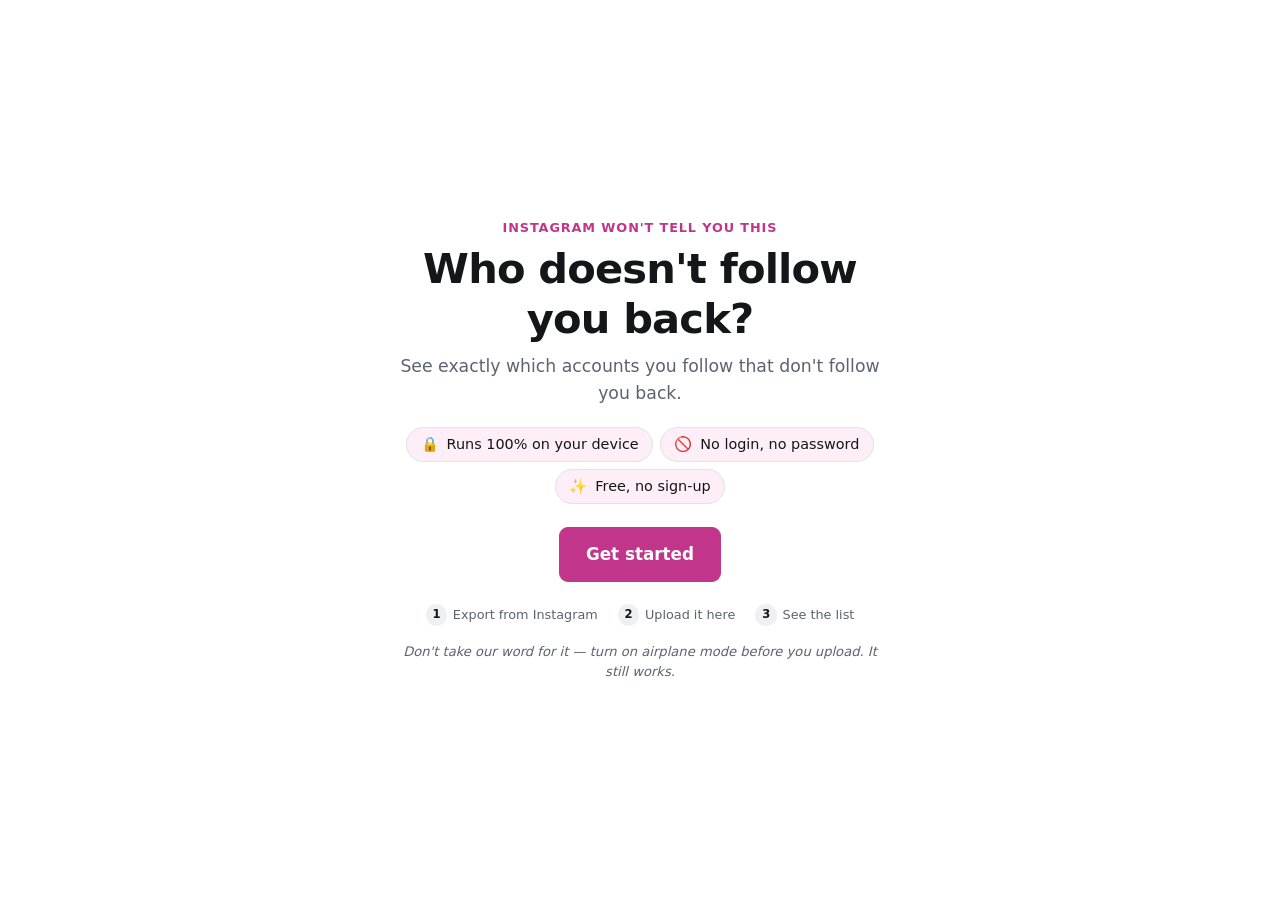
==== index.html @ 294eb8ca "Minor" ====
<!doctype html>
<html lang="en">
<head>
<meta charset="utf-8">
<meta name="viewport" content="width=device-width, initial-scale=1, viewport-fit=cover">

<!--
  This policy is the privacy promise, enforced by the browser rather than
  asserted in a paragraph nobody reads.

  `connect-src 'none'` means this page cannot make a fetch, XHR, WebSocket or
  beacon request to anywhere - not to us, not to anyone. Even if a bug or a
  malicious contribution tried to upload your data, the browser would refuse.
  Everything loads from 'self', so there is no third-party code either.
-->
<meta http-equiv="Content-Security-Policy" content="
  default-src 'none';
  script-src 'self';
  style-src 'self';
  img-src 'self' data:;
  font-src 'self';
  connect-src 'none';
  form-action 'none';
  base-uri 'none'">

<meta name="referrer" content="no-referrer">
<title>Who doesn't follow you back on Instagram</title>
<meta name="description" content="Find out who you follow on Instagram that doesn't follow you back. Runs entirely in your browser - no login, no upload, no sign-up.">
<meta name="color-scheme" content="light dark">
<link rel="icon" href="data:image/svg+xml,%3Csvg xmlns='http://www.w3.org/2000/svg' viewBox='0 0 100 100'%3E%3Ctext y='.9em' font-size='90'%3E%F0%9F%91%80%3C/text%3E%3C/svg%3E">
<link rel="stylesheet" href="assets/css/style.css">
</head>
<body>

<a class="skip-link" href="#main">Skip to content</a>

<main id="main">

  <!-- ==================== Screen 0: landing ==================== -->
  <section class="screen screen--hero" data-screen="home" aria-labelledby="hero-title">
    <div class="hero">
      <p class="hero__eyebrow">Instagram won't tell you this</p>
      <h1 class="hero__title" id="hero-title">Who doesn't follow you back?</h1>
      <p class="hero__lede">
        See exactly which accounts you follow that don't follow you back.
      </p>

      <ul class="badges" aria-label="Why this is safe">
        <li class="badge"><span aria-hidden="true">🔒</span> Runs 100% on your device</li>
        <li class="badge"><span aria-hidden="true">🚫</span> No login, no password</li>
        <li class="badge"><span aria-hidden="true">✨</span> Free, no sign-up</li>
      </ul>

      <button class="btn btn--primary btn--lg" type="button" data-go="how">
        Get started
      </button>

      <ol class="how-strip" aria-label="How it works">
        <li><span class="how-strip__num">1</span> Export from Instagram</li>
        <li><span class="how-strip__num">2</span> Upload it here</li>
        <li><span class="how-strip__num">3</span> See the list</li>
      </ol>

      <p class="hero__proof">
        Don't take our word for it — turn on airplane mode before you upload.
        It still works.
      </p>
    </div>
  </section>

  <!-- ==================== Screen 1: get the file ==================== -->
  <section class="screen" data-screen="how" aria-labelledby="how-title" hidden>
    <header class="topbar">
      <button class="btn btn--ghost btn--back" type="button" data-go="home" aria-label="Back">←</button>
      <p class="topbar__step">Step 1 of 2</p>
    </header>

    <div class="wrap">
      <h2 id="how-title">Get your file from Instagram</h2>
      <p class="muted">
        Instagram lets you download your own data. It's free and takes a couple
        of minutes to request.
      </p>

      <div class="device-toggle" role="tablist" aria-label="Choose your device">
        <button class="device-toggle__btn" role="tab" type="button" data-device="android">Android</button>
        <button class="device-toggle__btn" role="tab" type="button" data-device="ios">iPhone</button>
        <button class="device-toggle__btn" role="tab" type="button" data-device="desktop">Computer</button>
      </div>

      <div id="steps-content" class="steps-content" role="tabpanel" aria-label="Export steps"></div>

      <button class="btn btn--primary btn--lg btn--block" type="button" data-go="upload">
        I have my file
      </button>
    </div>
  </section>

  <!-- ==================== Screen 2: upload ==================== -->
  <section class="screen" data-screen="upload" aria-labelledby="upload-title" hidden>
    <header class="topbar">
      <button class="btn btn--ghost btn--back" type="button" data-go="how" aria-label="Back">←</button>
      <p class="topbar__step">Step 2 of 2</p>
    </header>

    <div class="wrap">
      <h2 id="upload-title">Upload your export</h2>

      <p class="privacy-bar">
        <span aria-hidden="true">🔒</span>
        Your file is read inside this browser tab. Nothing is sent anywhere.
      </p>

      <div class="dropzone" id="dropzone">
        <p class="dropzone__icon" aria-hidden="true">📂</p>
        <p class="dropzone__title">Choose your file</p>
        <p class="dropzone__hint">
          The <code>.zip</code> from Instagram — or the <code>.json</code>
          / <code>.html</code> files inside it
        </p>
        <button class="btn btn--primary" type="button" id="pick-file">Choose file</button>
        <button class="btn btn--ghost" type="button" id="pick-folder" hidden>Choose folder instead</button>
      </div>

      <input type="file" id="file-input" accept=".zip,.json,.html,.htm,application/zip,application/json,text/html" multiple hidden>
      <input type="file" id="folder-input" webkitdirectory directory multiple hidden>

      <div id="upload-status" class="status" role="status" aria-live="polite"></div>

      <details class="faq">
        <summary>How do I know nothing is uploaded?</summary>
        <p>
          This page sets a Content Security Policy of
          <code>connect-src 'none'</code>, which tells your browser to block
          every outgoing network request from this page. It isn't a setting we
          can quietly turn off at runtime — your browser enforces it. The whole
          source is public, so you can read it yourself.
        </p>
        <p>
          The simplest proof: disconnect from the internet, then upload your
          file. Everything still works.
        </p>
      </details>
    </div>
  </section>

  <!-- ==================== Screen 3: results ==================== -->
  <section class="screen" data-screen="results" aria-labelledby="results-title" hidden>
    <header class="topbar">
      <button class="btn btn--ghost btn--back" type="button" data-go="upload" aria-label="Back">←</button>
      <p class="topbar__step">Your results</p>
      <button class="btn btn--ghost btn--small" type="button" id="start-over">Start over</button>
    </header>

    <div class="wrap">
      <h2 id="results-title" class="visually-hidden">Your results</h2>

      <div id="notices" class="notices"></div>

      <div class="summary" id="summary"></div>
      <p class="count-note" id="count-note"></p>

      <div class="tabs" role="group" aria-label="Result views" id="tabs"></div>

      <div class="controls">
        <input type="search" id="search" class="input" placeholder="Search username" aria-label="Search username" autocomplete="off">
        <select id="sort" class="input input--select" aria-label="Sort by">
          <option value="username">A–Z</option>
          <option value="newest">Newest first</option>
          <option value="oldest">Oldest first</option>
        </select>
      </div>

      <div class="list-actions">
        <button class="btn btn--ghost btn--small" type="button" id="copy-usernames">Copy usernames</button>
        <button class="btn btn--ghost btn--small" type="button" id="download-csv">Download CSV</button>
        <button class="btn btn--ghost btn--small btn--danger" type="button" id="clear-data">Clear saved progress</button>
      </div>

      <p class="list-meta" id="list-meta" role="status" aria-live="polite"></p>
      <ul class="accounts" id="accounts" aria-live="polite"></ul>
      <div id="sentinel" class="sentinel" aria-hidden="true"></div>
    </div>
  </section>

</main>

<!--
  The following-count explainer. This used to be a paragraph under the stats,
  where it cost five lines of the results screen to answer a question most
  people only ask once. It now lives behind the "i" on the Following tile, and
  it asks for the number on the user's profile so the answer can be exact
  ("14 of these are deleted") instead of general ("some of these may be").
-->
<dialog class="sheet" id="count-dialog" aria-labelledby="count-dialog-title">
  <div class="sheet__head">
    <h2 class="sheet__title" id="count-dialog-title">About your following count</h2>
    <button class="btn btn--ghost sheet__close" type="button" id="count-close" aria-label="Close">✕</button>
  </div>

  <div class="sheet__panel" data-panel="intro">
    <p class="sheet__counts" id="count-dialog-counts"></p>
    <p>
      Profile page on Instagram may show a lower following number. The export from Instagram keeps listing
      accounts that have been deleted or deactivated, but Instagram dose not include those in a count on your profile page. They can't follow you back, so they sit in
      <b>Doesn't follow back</b>. Opening one shows “Sorry, this page isn't available”.
    </p>
    <p class="sheet__question" id="count-question"></p>
    <div class="sheet__actions">
      <button class="btn btn--primary" type="button" id="count-differs">Yes, it's different</button>
      <button class="btn btn--ghost" type="button" id="count-matches">No, they match</button>
    </div>
  </div>

  <div class="sheet__panel" data-panel="ask" hidden>
    <p>
      <label for="count-input">What following number does your profile show?</label>
    </p>
    <p class="muted sheet__hint">
      Open your Instagram profile and read the number under “Following”.
    </p>
    <input class="input" type="number" id="count-input" inputmode="numeric"
           min="0" step="1" autocomplete="off" placeholder="e.g. 518">
    <p class="sheet__error" id="count-error" role="alert"></p>
    <div class="sheet__actions">
      <button class="btn btn--primary" type="button" id="count-save">Work it out</button>
      <button class="btn btn--ghost" type="button" id="count-back">Back</button>
    </div>
  </div>

  <div class="sheet__panel" data-panel="result" hidden>
    <p id="count-result"></p>
    <div class="sheet__actions">
      <button class="btn btn--primary" type="button" id="count-show-list">Show that list</button>
      <button class="btn btn--ghost" type="button" id="count-redo">Change the number</button>
    </div>
  </div>
</dialog>

<footer class="footer">
  <p>
    Not affiliated with Instagram or Meta.
    Your data never leaves your device.
  </p>
</footer>

<script type="module" src="assets/js/main.js"></script>
</body>
</html>
---- assets/css/style.css ----
/* ---------------------------------------------------------------
   Design tokens. Light is the base; dark overrides only the colours
   so there is exactly one place each value is defined.
   --------------------------------------------------------------- */
:root {
  --bg: #ffffff;
  --bg-raised: #f6f7f9;
  --bg-sunken: #eef0f4;
  --text: #14161a;
  --text-muted: #5c6370;
  --border: #dfe3ea;
  --accent: #c1358a;
  --accent-strong: #9e2570;
  --accent-contrast: #ffffff;
  --accent-soft: #fdeef7;
  --danger: #b3261e;
  --ok: #1a7f4b;
  --warn-bg: #fff6e5;
  --warn-border: #f0c66b;
  --warn-text: #6b4a05;

  --radius: 14px;
  --radius-sm: 9px;
  --tap: 44px; /* minimum comfortable touch target */
  --wrap: 640px;
  --shadow: 0 1px 2px rgba(20, 22, 26, .06), 0 8px 24px rgba(20, 22, 26, .06);
}

@media (prefers-color-scheme: dark) {
  :root {
    --bg: #101216;
    --bg-raised: #191c22;
    --bg-sunken: #21252d;
    --text: #f2f4f7;
    --text-muted: #a2abba;
    --border: #2c313b;
    --accent: #f083c0;
    --accent-strong: #f7a8d4;
    --accent-contrast: #1a0d15;
    --accent-soft: #2a1a24;
    --danger: #f2938c;
    --ok: #6edaa2;
    --warn-bg: #2e2411;
    --warn-border: #6b551f;
    --warn-text: #f2d69a;
    --shadow: 0 1px 2px rgba(0, 0, 0, .4), 0 8px 24px rgba(0, 0, 0, .35);
  }
}

*, *::before, *::after { box-sizing: border-box; }

html { -webkit-text-size-adjust: 100%; }

body {
  margin: 0;
  font-family: system-ui, -apple-system, "Segoe UI", Roboto, sans-serif;
  font-size: 16px;
  line-height: 1.55;
  color: var(--text);
  background: var(--bg);
  overflow-wrap: break-word;
}

h1, h2, h3 { line-height: 1.2; margin: 0 0 .5rem; }
p { margin: 0 0 1rem; }
code {
  font-family: ui-monospace, SFMono-Regular, Menlo, monospace;
  font-size: .88em;
  background: var(--bg-sunken);
  padding: .1em .35em;
  border-radius: 5px;
}

.visually-hidden {
  position: absolute; width: 1px; height: 1px;
  padding: 0; margin: -1px; overflow: hidden;
  clip: rect(0 0 0 0); white-space: nowrap; border: 0;
}

.skip-link {
  position: absolute; left: -9999px; top: 0;
  background: var(--accent); color: var(--accent-contrast);
  padding: .6rem 1rem; z-index: 10;
}
.skip-link:focus { left: 0; }

:focus-visible {
  outline: 3px solid var(--accent);
  outline-offset: 2px;
  border-radius: 4px;
}

/* Headings are focused programmatically on screen change so assistive tech
   announces the new screen. They aren't interactive, so no ring. */
h1[tabindex="-1"]:focus,
h2[tabindex="-1"]:focus,
h1[tabindex="-1"]:focus-visible,
h2[tabindex="-1"]:focus-visible { outline: none; }

/* ---------------------------------------------------------------
   Screens
   --------------------------------------------------------------- */
.screen[hidden] { display: none; }

.wrap {
  max-width: var(--wrap);
  margin: 0 auto;
  padding: 0 clamp(1rem, 4vw, 1.5rem) 3rem;
}

/* The landing screen is sized to fit one viewport without scrolling.
   `dvh` rather than `vh` so the mobile browser's collapsing address bar
   doesn't push content out of view. On very short or landscape screens it
   degrades to scrolling rather than clipping anything. */
.screen--hero {
  min-height: 100dvh;
  display: flex;
  align-items: center;
  justify-content: center;
  padding: max(1rem, env(safe-area-inset-top))
           clamp(1rem, 5vw, 1.5rem)
           max(1rem, env(safe-area-inset-bottom));
}

.hero {
  max-width: 30rem;
  width: 100%;
  text-align: center;
}

.hero__eyebrow {
  margin: 0 0 .4rem;
  font-size: .8rem;
  font-weight: 600;
  letter-spacing: .07em;
  text-transform: uppercase;
  color: var(--accent);
}

.hero__title {
  font-size: clamp(1.8rem, 8vw, 2.6rem);
  letter-spacing: -.02em;
  margin-bottom: .6rem;
}

.hero__lede {
  font-size: clamp(.98rem, 3.6vw, 1.08rem);
  color: var(--text-muted);
  margin-bottom: 1.25rem;
}

.badges {
  list-style: none;
  margin: 0 0 1.4rem;
  padding: 0;
  display: flex;
  flex-direction: column;
  gap: .4rem;
  align-items: center;
}

.badge {
  display: inline-flex;
  align-items: center;
  gap: .5rem;
  font-size: .9rem;
  font-weight: 500;
  background: var(--accent-soft);
  border: 1px solid var(--border);
  border-radius: 999px;
  padding: .35rem .85rem;
}

.how-strip {
  list-style: none;
  display: flex;
  justify-content: center;
  gap: clamp(.5rem, 3vw, 1.25rem);
  margin: 1.4rem 0 1rem;
  padding: 0;
  font-size: .8rem;
  color: var(--text-muted);
}
.how-strip li { display: flex; align-items: center; gap: .35rem; }
.how-strip__num {
  display: grid;
  place-items: center;
  width: 1.35rem; height: 1.35rem;
  border-radius: 50%;
  background: var(--bg-sunken);
  font-weight: 700;
  font-size: .72rem;
  color: var(--text);
}

.hero__proof {
  font-size: .82rem;
  color: var(--text-muted);
  margin: 0;
  font-style: italic;
}

/* ---------------------------------------------------------------
   Top bar
   --------------------------------------------------------------- */
.topbar {
  position: sticky;
  top: 0;
  z-index: 5;
  display: flex;
  align-items: center;
  gap: .5rem;
  padding: max(.5rem, env(safe-area-inset-top)) clamp(.5rem, 3vw, 1rem) .5rem;
  background: color-mix(in srgb, var(--bg) 88%, transparent);
  backdrop-filter: blur(8px);
  border-bottom: 1px solid var(--border);
}
.topbar__step {
  margin: 0;
  font-size: .85rem;
  font-weight: 600;
  color: var(--text-muted);
}
.topbar #start-over { margin-left: auto; }

/* ---------------------------------------------------------------
   Buttons and inputs
   --------------------------------------------------------------- */
.btn {
  font: inherit;
  font-weight: 600;
  border-radius: var(--radius-sm);
  border: 1px solid transparent;
  padding: .6rem 1rem;
  min-height: var(--tap);
  cursor: pointer;
  background: var(--bg-raised);
  color: var(--text);
  transition: filter .15s ease, background-color .15s ease;
}
.btn:hover { filter: brightness(.97); }
@media (prefers-color-scheme: dark) { .btn:hover { filter: brightness(1.15); } }
.btn:active { transform: translateY(1px); }

.btn--primary {
  background: var(--accent);
  color: var(--accent-contrast);
  border-color: var(--accent);
}
.btn--ghost { background: transparent; border-color: var(--border); }
.btn--danger { color: var(--danger); }
.btn--lg { font-size: 1.05rem; padding: .85rem 1.6rem; min-height: 52px; }
.btn--block { width: 100%; }
.btn--small { min-height: 38px; padding: .35rem .7rem; font-size: .85rem; }
.btn--back {
  min-width: var(--tap);
  padding: .4rem .7rem;
  font-size: 1.2rem;
  line-height: 1;
  border-color: transparent;
}

.input {
  font: inherit;
  width: 100%;
  padding: .6rem .75rem;
  min-height: var(--tap);
  border: 1px solid var(--border);
  border-radius: var(--radius-sm);
  background: var(--bg);
  color: var(--text);
}
.input--select { width: auto; flex: 0 0 auto; }

/* ---------------------------------------------------------------
   Instructions
   --------------------------------------------------------------- */
.device-toggle {
  display: flex;
  gap: .25rem;
  background: var(--bg-sunken);
  padding: .25rem;
  border-radius: var(--radius);
  margin: 1rem 0 1.25rem;
}
.device-toggle__btn {
  flex: 1;
  font: inherit;
  font-weight: 600;
  font-size: .92rem;
  min-height: var(--tap);
  border: 0;
  border-radius: var(--radius-sm);
  background: transparent;
  color: var(--text-muted);
  cursor: pointer;
}
.device-toggle__btn[aria-selected="true"] {
  background: var(--bg);
  color: var(--text);
  box-shadow: var(--shadow);
}

.steps { margin: 0 0 1.5rem; padding-left: 1.4rem; }
.steps li { margin-bottom: .7rem; }
.steps b { font-weight: 650; }

.steps-group__title {
  font-size: .78rem;
  font-weight: 700;
  letter-spacing: .07em;
  text-transform: uppercase;
  color: var(--text-muted);
  margin: 1.5rem 0 .6rem;
}

.callout {
  background: var(--warn-bg);
  border: 1px solid var(--warn-border);
  color: var(--warn-text);
  border-radius: var(--radius);
  padding: .8rem 1rem;
  margin: .6rem 0 1rem;
  font-size: .9rem;
}
.callout p:last-child { margin-bottom: 0; }
.callout__title { font-weight: 700; margin-bottom: .25rem; }

.link-btn {
  display: inline-flex;
  align-items: center;
  gap: .4rem;
  margin-bottom: 1.25rem;
  text-decoration: none;
}

/* ---------------------------------------------------------------
   Upload
   --------------------------------------------------------------- */
.privacy-bar {
  display: flex;
  align-items: center;
  gap: .5rem;
  background: var(--accent-soft);
  border: 1px solid var(--border);
  border-radius: var(--radius);
  padding: .7rem .9rem;
  font-size: .9rem;
  font-weight: 500;
}

.dropzone {
  border: 2px dashed var(--border);
  border-radius: var(--radius);
  background: var(--bg-raised);
  padding: 2rem 1.25rem;
  text-align: center;
  transition: border-color .15s ease, background-color .15s ease;
}
.dropzone.is-dragover {
  border-color: var(--accent);
  background: var(--accent-soft);
}
.dropzone__icon { font-size: 2.4rem; margin: 0 0 .5rem; }
.dropzone__title { font-weight: 700; font-size: 1.05rem; margin-bottom: .25rem; }
.dropzone__hint { color: var(--text-muted); font-size: .88rem; margin-bottom: 1.1rem; }
.dropzone .btn + .btn { margin-top: .5rem; }

.status { margin-top: 1rem; font-size: .92rem; }
.status--error { color: var(--danger); font-weight: 600; }
.status--busy { color: var(--text-muted); }

.faq {
  margin-top: 2rem;
  border-top: 1px solid var(--border);
  padding-top: 1rem;
  font-size: .9rem;
  color: var(--text-muted);
}
.faq summary {
  cursor: pointer;
  font-weight: 600;
  color: var(--text);
  min-height: var(--tap);
  display: flex;
  align-items: center;
}
.faq p { margin-top: .75rem; }

/* ---------------------------------------------------------------
   Results
   --------------------------------------------------------------- */
.notices:empty { display: none; }
.notice {
  border-radius: var(--radius);
  padding: .75rem 1rem;
  margin: 1rem 0;
  font-size: .9rem;
  border: 1px solid var(--warn-border);
  background: var(--warn-bg);
  color: var(--warn-text);
}
.notice--error { border-color: var(--danger); color: var(--danger); background: transparent; }

.summary {
  display: grid;
  grid-template-columns: repeat(2, 1fr);
  gap: .6rem;
  margin: 1rem 0 1.5rem;
}
/* The answer people came for gets a row to itself. */
.stat-slot { position: relative; display: flex; }
.stat-slot--headline { grid-column: 1 / -1; }

.stat {
  font: inherit;
  color: var(--text);
  width: 100%;
  background: var(--bg-raised);
  border: 1px solid var(--border);
  border-radius: var(--radius);
  padding: .8rem .6rem;
  text-align: center;
  cursor: pointer;
  transition: border-color .15s ease, background-color .15s ease;
}
.stat__value { font-size: 1.5rem; font-weight: 700; line-height: 1.1; }
.stat__label { font-size: .76rem; color: var(--text-muted); }
/* Only shown once the export count has been corrected against the profile. */
.stat__note { font-size: .68rem; color: var(--text-muted); opacity: .85; }
.stat--headline { background: var(--accent-soft); border-color: var(--accent); }
.stat--headline .stat__value { color: var(--accent-strong); }

/* The tile for the view you are looking at. The headline tile keeps its own
   colouring, so it reads as selected through the border alone. */
.stat[aria-pressed="true"] { border-color: var(--accent); box-shadow: inset 0 0 0 1px var(--accent); }

.stat__info {
  position: absolute;
  top: 0;
  right: 0;
  /* A 22px circle inside a 36px target: big enough to hit on a phone without
     eating the corner of the tile it sits on. */
  width: 36px; height: 36px;
  padding: 0;
  display: grid;
  place-items: center;
  border: 0;
  background: transparent;
  color: var(--text-muted);
  font: inherit;
  font-size: .72rem;
  font-weight: 700;
  font-style: italic;
  cursor: pointer;
}
.stat__info::before {
  content: "";
  position: absolute;
  width: 22px; height: 22px;
  border: 1px solid var(--border);
  border-radius: 50%;
  background: var(--bg);
}
.stat__info > * { position: relative; }
.stat__info:hover { color: var(--text); }

.count-note {
  font-size: .78rem;
  line-height: 1.45;
  color: var(--text-muted);
  margin: -.75rem 0 1.25rem;
}
.count-note:empty { display: none; }

/* ---------------------------------------------------------------
   The following-count sheet
   --------------------------------------------------------------- */
.sheet {
  width: min(30rem, calc(100vw - 2rem));
  max-height: calc(100dvh - 2rem);
  overflow-y: auto;
  border: 1px solid var(--border);
  border-radius: var(--radius);
  background: var(--bg-raised);
  color: var(--text);
  padding: 1.1rem clamp(1rem, 4vw, 1.4rem) 1.2rem;
  font-size: .92rem;
}
.sheet::backdrop { background: rgba(0, 0, 0, .55); }
.sheet__head { display: flex; align-items: flex-start; gap: .5rem; margin-bottom: .6rem; }
.sheet__title { font-size: 1.1rem; margin: 0; flex: 1; }
.sheet__close {
  flex: 0 0 auto;
  min-width: var(--tap);
  border-color: transparent;
  font-size: 1rem;
  line-height: 1;
}
.sheet__counts { font-weight: 600; color: var(--text); }
.sheet__question { font-weight: 600; }
.sheet__hint { font-size: .82rem; margin-bottom: .5rem; }
.sheet__error { color: var(--danger); font-weight: 600; font-size: .85rem; margin: .5rem 0 0; }
.sheet__error:empty { display: none; }
.sheet__actions { display: flex; flex-wrap: wrap; gap: .5rem; margin-top: 1rem; }
.sheet__actions .btn { flex: 1 1 auto; }
.sheet [data-panel][hidden] { display: none; }
.sheet .input { margin-top: .25rem; }
.sheet .muted { color: var(--text-muted); }

.tabs {
  display: flex;
  gap: .4rem;
  overflow-x: auto;
  padding-bottom: .5rem;
  margin-bottom: 1rem;
  scrollbar-width: thin;
}
.tab {
  font: inherit;
  font-weight: 600;
  font-size: .88rem;
  white-space: nowrap;
  flex: 0 0 auto;
  min-height: 40px;
  padding: .4rem .85rem;
  border-radius: 999px;
  border: 1px solid var(--border);
  background: var(--bg);
  color: var(--text-muted);
  cursor: pointer;
}
.tab[aria-pressed="true"] {
  background: var(--accent);
  border-color: var(--accent);
  color: var(--accent-contrast);
}
.tab__count { opacity: .75; margin-left: .3rem; font-variant-numeric: tabular-nums; }

.controls { display: flex; gap: .5rem; margin-bottom: .75rem; }
.list-actions { display: flex; flex-wrap: wrap; gap: .4rem; margin-bottom: .75rem; }
.list-meta { font-size: .85rem; color: var(--text-muted); margin-bottom: .5rem; }

.accounts { list-style: none; margin: 0; padding: 0; }

.account {
  display: flex;
  align-items: center;
  gap: .6rem;
  padding: .6rem .25rem;
  border-bottom: 1px solid var(--border);
}
.account.is-handled { opacity: .45; }

/* Avatar and name are one link: tapping either opens the profile, which is
   what people try first. */
.account__link {
  display: flex;
  align-items: center;
  gap: .6rem;
  flex: 1;
  min-width: 0;
  padding: .2rem 0;
  text-decoration: none;
  color: inherit;
}

.avatar {
  flex: 0 0 auto;
  width: 38px; height: 38px;
  border-radius: 50%;
  display: grid;
  place-items: center;
  font-weight: 700;
  font-size: .95rem;
  color: #fff;
  user-select: none;
}

.account__body { min-width: 0; flex: 1; display: block; }
.account__name {
  display: block;
  font-weight: 600;
  white-space: nowrap;
  overflow: hidden;
  text-overflow: ellipsis;
}
.account__meta {
  display: block;
  font-size: .76rem;
  color: var(--text-muted);
  white-space: nowrap;
  overflow: hidden;
  text-overflow: ellipsis;
}

.account__visit {
  flex: 0 0 auto;
  text-decoration: none;
  font-size: .85rem;
  font-weight: 600;
  color: var(--accent-strong);
  border: 1px solid var(--border);
  border-radius: var(--radius-sm);
  padding: .45rem .7rem;
  min-height: 38px;
  display: inline-flex;
  align-items: center;
}

.account__check {
  flex: 0 0 auto;
  display: grid;
  place-items: center;
  /* Kept at the 44px minimum touch target even though the box drawn is
     smaller - shrinking this is the one saving not worth making. */
  width: var(--tap);
  height: var(--tap);
  cursor: pointer;
}
.account__check input { width: 20px; height: 20px; accent-color: var(--accent); }

.empty {
  text-align: center;
  color: var(--text-muted);
  padding: 2.5rem 1rem;
}

.sentinel { height: 1px; }

.footer {
  border-top: 1px solid var(--border);
  padding: 1.25rem clamp(1rem, 4vw, 1.5rem) max(1.25rem, env(safe-area-inset-bottom));
  text-align: center;
  font-size: .8rem;
  color: var(--text-muted);
}
.footer p { margin: 0; }

/* Landing screen owns the whole viewport, so the footer would force a
   scrollbar. It reappears on every other screen. */
body:has(.screen--hero:not([hidden])) .footer { display: none; }

@media (prefers-reduced-motion: reduce) {
  *, *::before, *::after {
    animation-duration: .01ms !important;
    transition-duration: .01ms !important;
  }
}

@media (min-width: 560px) {
  .summary { grid-template-columns: repeat(4, 1fr); }
}

@media (min-width: 640px) {
  .badges { flex-direction: row; justify-content: center; flex-wrap: wrap; }
}
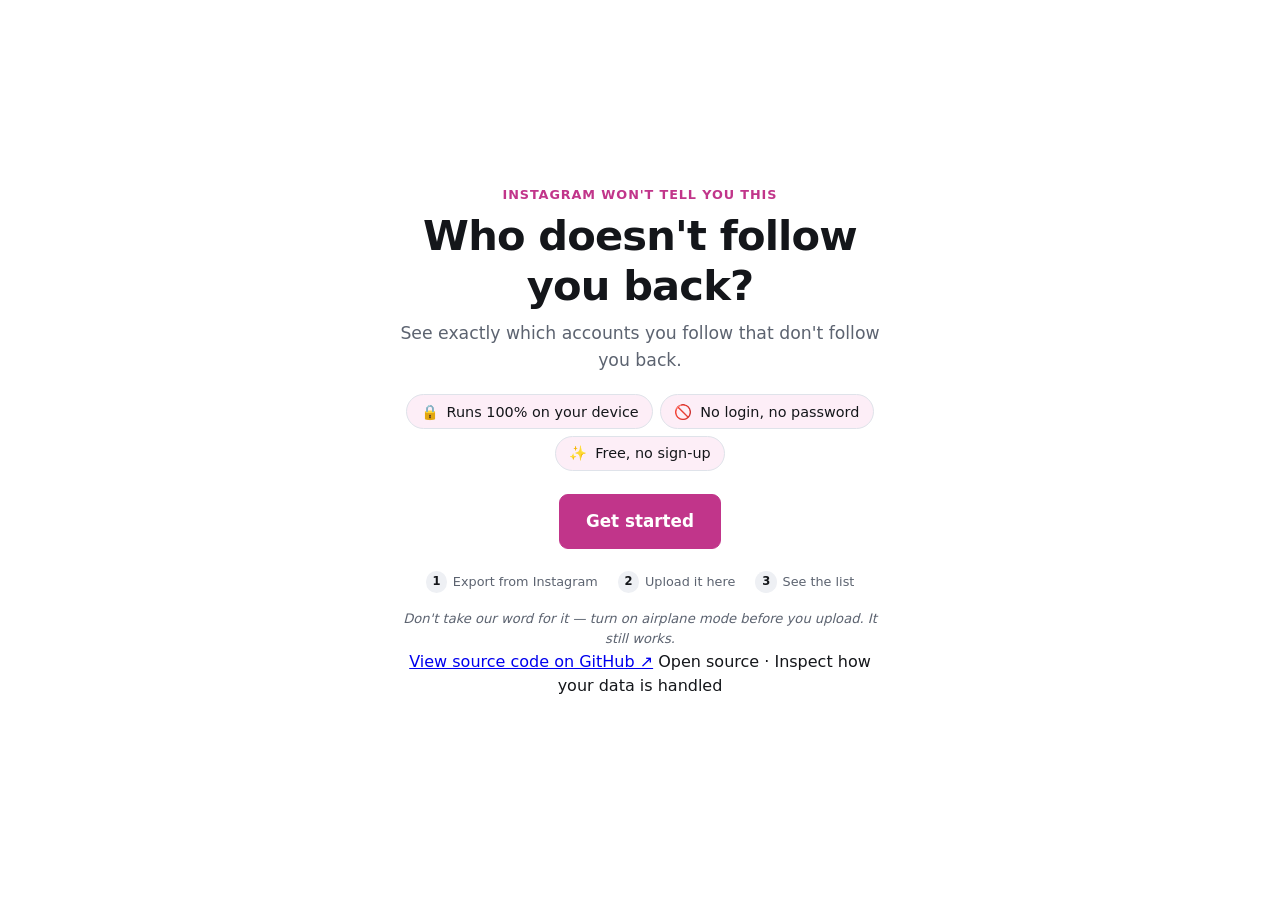
==== commit a78c5cd2: "Add public source-code link to homepage" ====
--- a/index.html
+++ b/index.html
@@ -65,6 +65,11 @@
         Don't take our word for it — turn on airplane mode before you upload.
         It still works.
       </p>
+
+      <p class="hero__source">
+        <a href="https://github.com/safibadi/Insta" target="_blank" rel="noopener noreferrer">View source code on GitHub ↗</a>
+        <span>Open source · Inspect how your data is handled</span>
+      </p>
     </div>
   </section>
 
@@ -199,10 +204,11 @@
   </div>
 
   <div class="sheet__panel" data-panel="intro">
-    <p class="sheet__counts" id="count-dialog-counts"></p>
     <p>
-      Profile page on Instagram may show a lower following number. The export from Instagram keeps listing
-      accounts that have been deleted or deactivated, but Instagram dose not include those in a count on your profile page. They can't follow you back, so they sit in
+      Your profile page on Instagram may show a lower following number. The
+      export from Instagram keeps listing accounts that have been deleted or
+      deactivated, but Instagram does not include those in the count on your
+      profile page. They can't follow you back, so they sit in
       <b>Doesn't follow back</b>. Opening one shows “Sorry, this page isn't available”.
     </p>
     <p class="sheet__question" id="count-question"></p>
--- a/assets/css/style.css
+++ b/assets/css/style.css
@@ -497,7 +497,6 @@
   font-size: 1rem;
   line-height: 1;
 }
-.sheet__counts { font-weight: 600; color: var(--text); }
 .sheet__question { font-weight: 600; }
 .sheet__hint { font-size: .82rem; margin-bottom: .5rem; }
 .sheet__error { color: var(--danger); font-weight: 600; font-size: .85rem; margin: .5rem 0 0; }
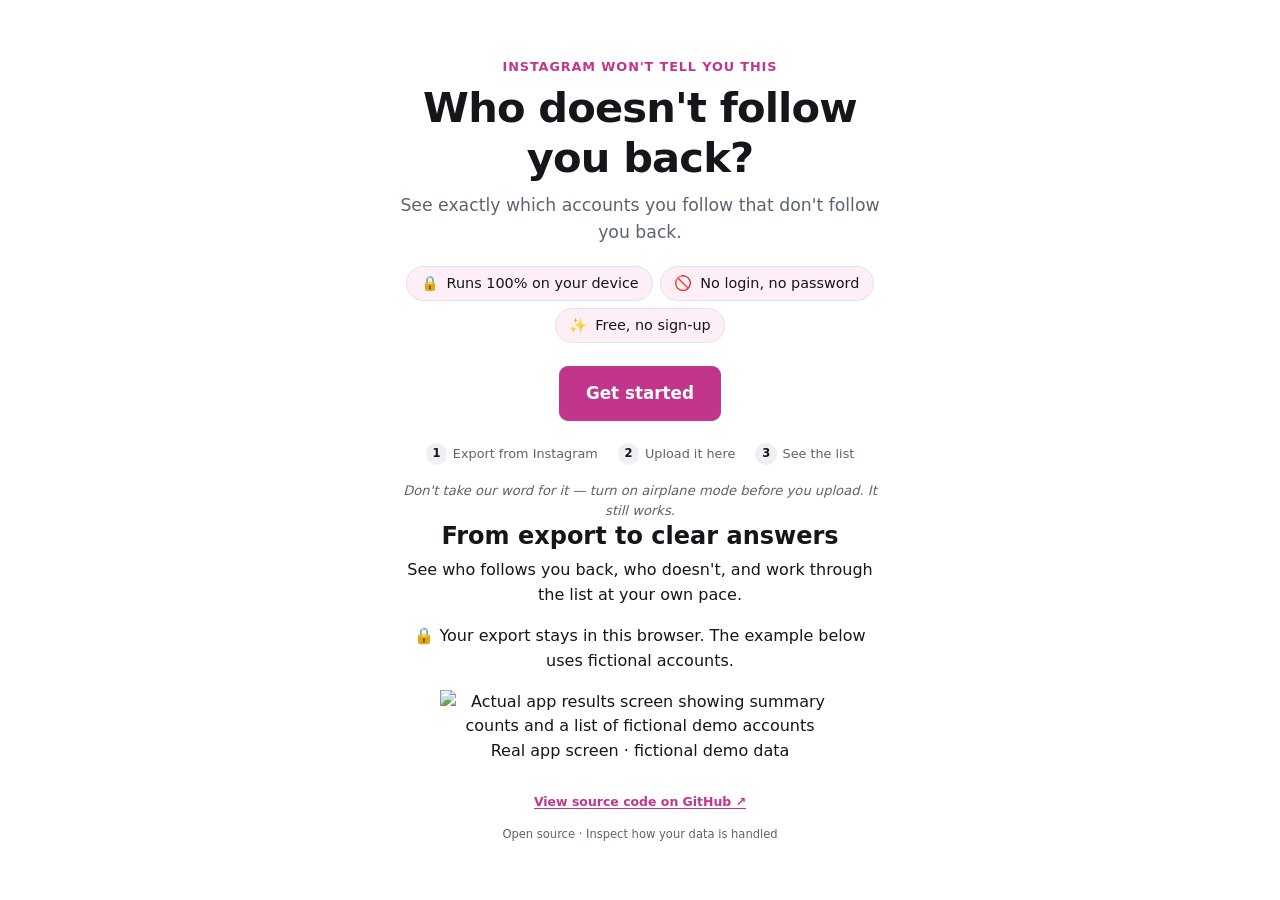
==== commit 68d09248: "Show app results preview on landing page" ====
--- a/index.html
+++ b/index.html
@@ -66,6 +66,18 @@
         It still works.
       </p>
 
+      <section class="hero-preview" aria-labelledby="preview-title">
+        <div class="hero-preview__copy">
+          <h2 id="preview-title">From export to clear answers</h2>
+          <p>See who follows you back, who doesn't, and work through the list at your own pace.</p>
+          <p class="hero-preview__privacy">🔒 Your export stays in this browser. The example below uses fictional accounts.</p>
+        </div>
+        <figure class="hero-preview__figure">
+          <img src="assets/images/demo-results.png" alt="Actual app results screen showing summary counts and a list of fictional demo accounts" width="360" height="994" loading="lazy">
+          <figcaption>Real app screen · fictional demo data</figcaption>
+        </figure>
+      </section>
+
       <p class="hero__source">
         <a href="https://github.com/safibadi/Insta" target="_blank" rel="noopener noreferrer">View source code on GitHub ↗</a>
         <span>Open source · Inspect how your data is handled</span>
--- a/assets/css/style.css
+++ b/assets/css/style.css
@@ -654,3 +654,37 @@
 @media (min-width: 640px) {
   .badges { flex-direction: row; justify-content: center; flex-wrap: wrap; }
 }
+
+
+/* Public source link on the landing screen. Keep it easy to tap without
+   pushing the primary flow below the fold on compact phones. */
+.hero__source {
+  margin: .25rem 0 0;
+  display: flex;
+  flex-direction: column;
+  align-items: center;
+  gap: .1rem;
+  font-size: .78rem;
+  color: var(--text-muted);
+}
+.hero__source a {
+  display: inline-flex;
+  align-items: center;
+  justify-content: center;
+  min-height: 44px;
+  padding: 0 .5rem;
+  color: var(--accent);
+  font-weight: 600;
+  text-decoration: underline;
+  text-underline-offset: .15em;
+}
+.hero__source span { font-size: .72rem; }
+
+@media (max-height: 700px) and (max-width: 559px) {
+  .hero__lede { margin-bottom: .65rem; }
+  .badges { gap: .25rem; margin-bottom: .7rem; }
+  .badge { padding-top: .25rem; padding-bottom: .25rem; }
+  .how-strip { margin-top: .7rem; margin-bottom: .5rem; }
+  .hero__title { margin-bottom: .35rem; }
+  .hero__source span { display: none; }
+}
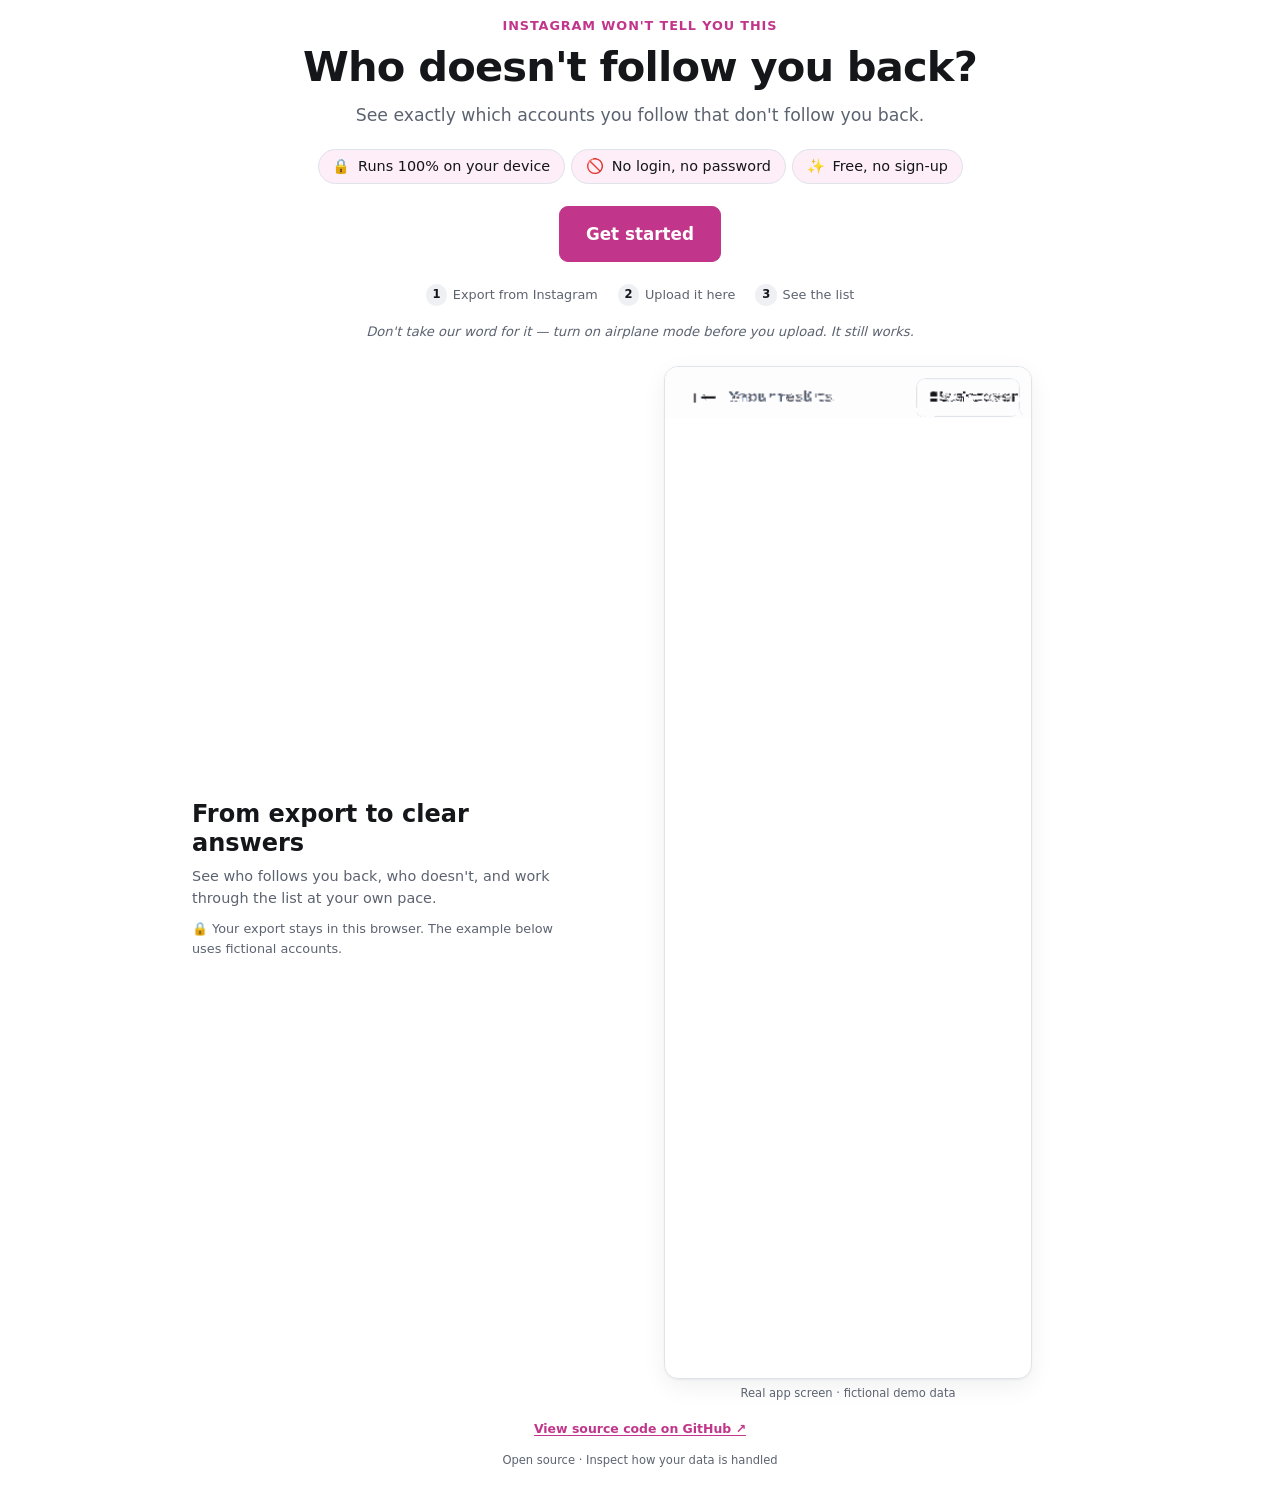
==== commit 26c61d9c: "Load landing preview image eagerly" ====
--- a/index.html
+++ b/index.html
@@ -73,7 +73,7 @@
           <p class="hero-preview__privacy">🔒 Your export stays in this browser. The example below uses fictional accounts.</p>
         </div>
         <figure class="hero-preview__figure">
-          <img src="assets/images/demo-results.png" alt="Actual app results screen showing summary counts and a list of fictional demo accounts" width="360" height="994" loading="lazy">
+          <img src="assets/images/demo-results.png" alt="Actual app results screen showing summary counts and a list of fictional demo accounts" width="360" height="994" loading="eager" fetchpriority="high" decoding="async">
           <figcaption>Real app screen · fictional demo data</figcaption>
         </figure>
       </section>
--- a/assets/css/style.css
+++ b/assets/css/style.css
@@ -656,6 +656,25 @@
 }
 
 
+/* Results preview: show the actual app UI without crowding the compact hero. */
+.hero-preview { display:grid; grid-template-columns:minmax(0,1fr); gap:1rem; align-items:start; margin:1.5rem auto 0; max-width:56rem; text-align:left; }
+.hero-preview__copy { text-align:center; }
+.hero-preview__copy h2 { font-size:1.25rem; margin-bottom:.45rem; }
+.hero-preview__copy p { color:var(--text-muted); font-size:.9rem; margin-bottom:.6rem; }
+.hero-preview__privacy { font-size:.8rem !important; }
+.hero-preview__figure { margin:0 auto; width:min(100%,22rem); }
+.hero-preview__figure img { display:block; width:100%; height:auto; border:1px solid var(--border); border-radius:var(--radius); box-shadow:var(--shadow); }
+.hero-preview__figure figcaption { margin-top:.4rem; color:var(--text-muted); font-size:.72rem; text-align:center; }
+@media (min-width:900px) {
+  .screen--hero { padding-left:2rem; padding-right:2rem; }
+  .hero { max-width:68rem; }
+  .hero-preview { grid-template-columns:minmax(15rem,.8fr) minmax(20rem,1fr); gap:2rem; align-items:center; }
+  .hero-preview__copy { text-align:left; }
+  .hero-preview__copy h2 { font-size:1.5rem; }
+  .hero-preview__figure { width:min(100%,23rem); }
+}
+@media (max-width:899px) { .screen--hero { align-items:flex-start; } .hero { padding-top:1rem; } }
+
 /* Public source link on the landing screen. Keep it easy to tap without
    pushing the primary flow below the fold on compact phones. */
 .hero__source {
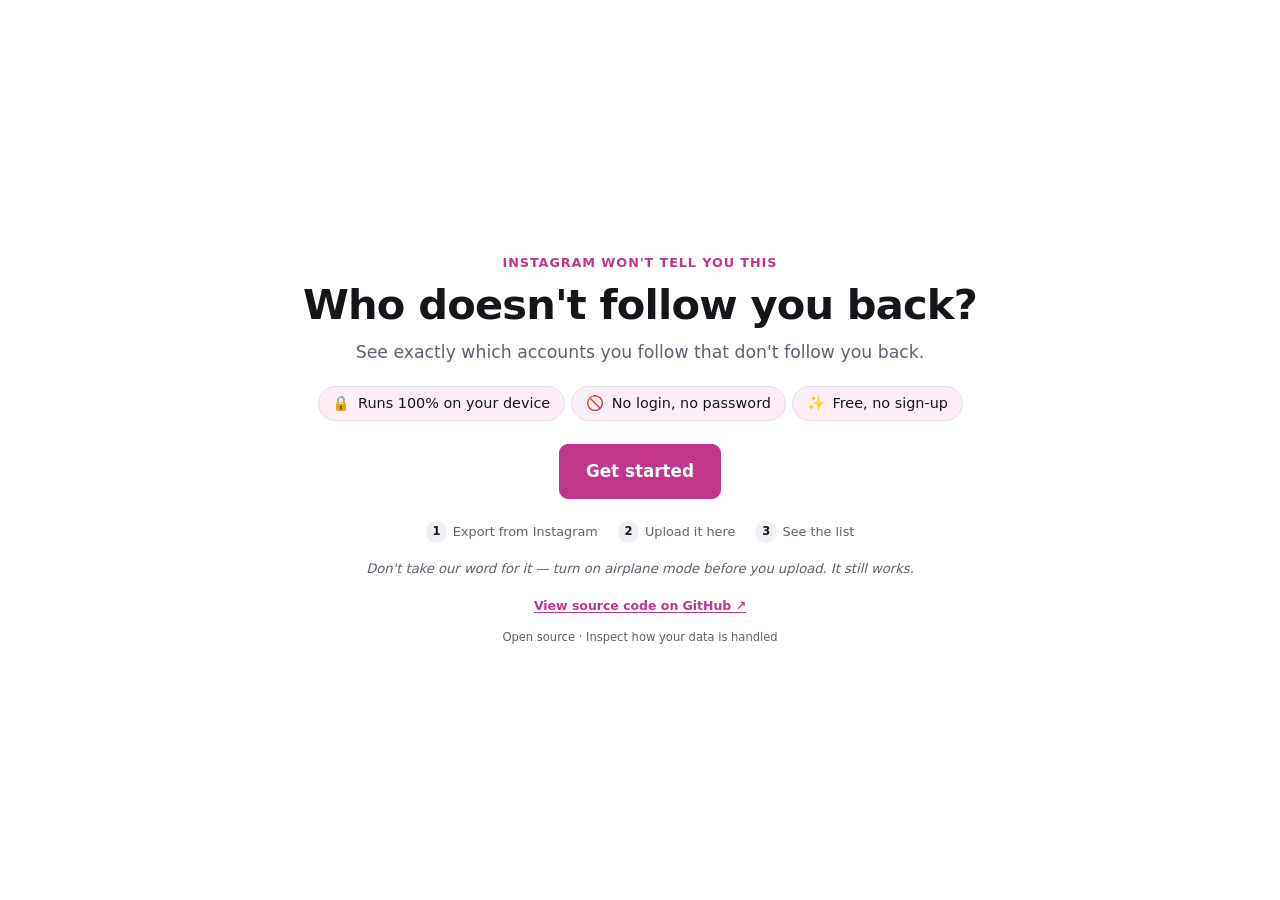
==== commit abb20372: "Remove homepage demo screenshot" ====
--- a/index.html
+++ b/index.html
@@ -66,18 +66,6 @@
         It still works.
       </p>
 
-      <section class="hero-preview" aria-labelledby="preview-title">
-        <div class="hero-preview__copy">
-          <h2 id="preview-title">From export to clear answers</h2>
-          <p>See who follows you back, who doesn't, and work through the list at your own pace.</p>
-          <p class="hero-preview__privacy">🔒 Your export stays in this browser. The example below uses fictional accounts.</p>
-        </div>
-        <figure class="hero-preview__figure">
-          <img src="assets/images/demo-results.png" alt="Actual app results screen showing summary counts and a list of fictional demo accounts" width="360" height="994" loading="eager" fetchpriority="high" decoding="async">
-          <figcaption>Real app screen · fictional demo data</figcaption>
-        </figure>
-      </section>
-
       <p class="hero__source">
         <a href="https://github.com/safibadi/Insta" target="_blank" rel="noopener noreferrer">View source code on GitHub ↗</a>
         <span>Open source · Inspect how your data is handled</span>
